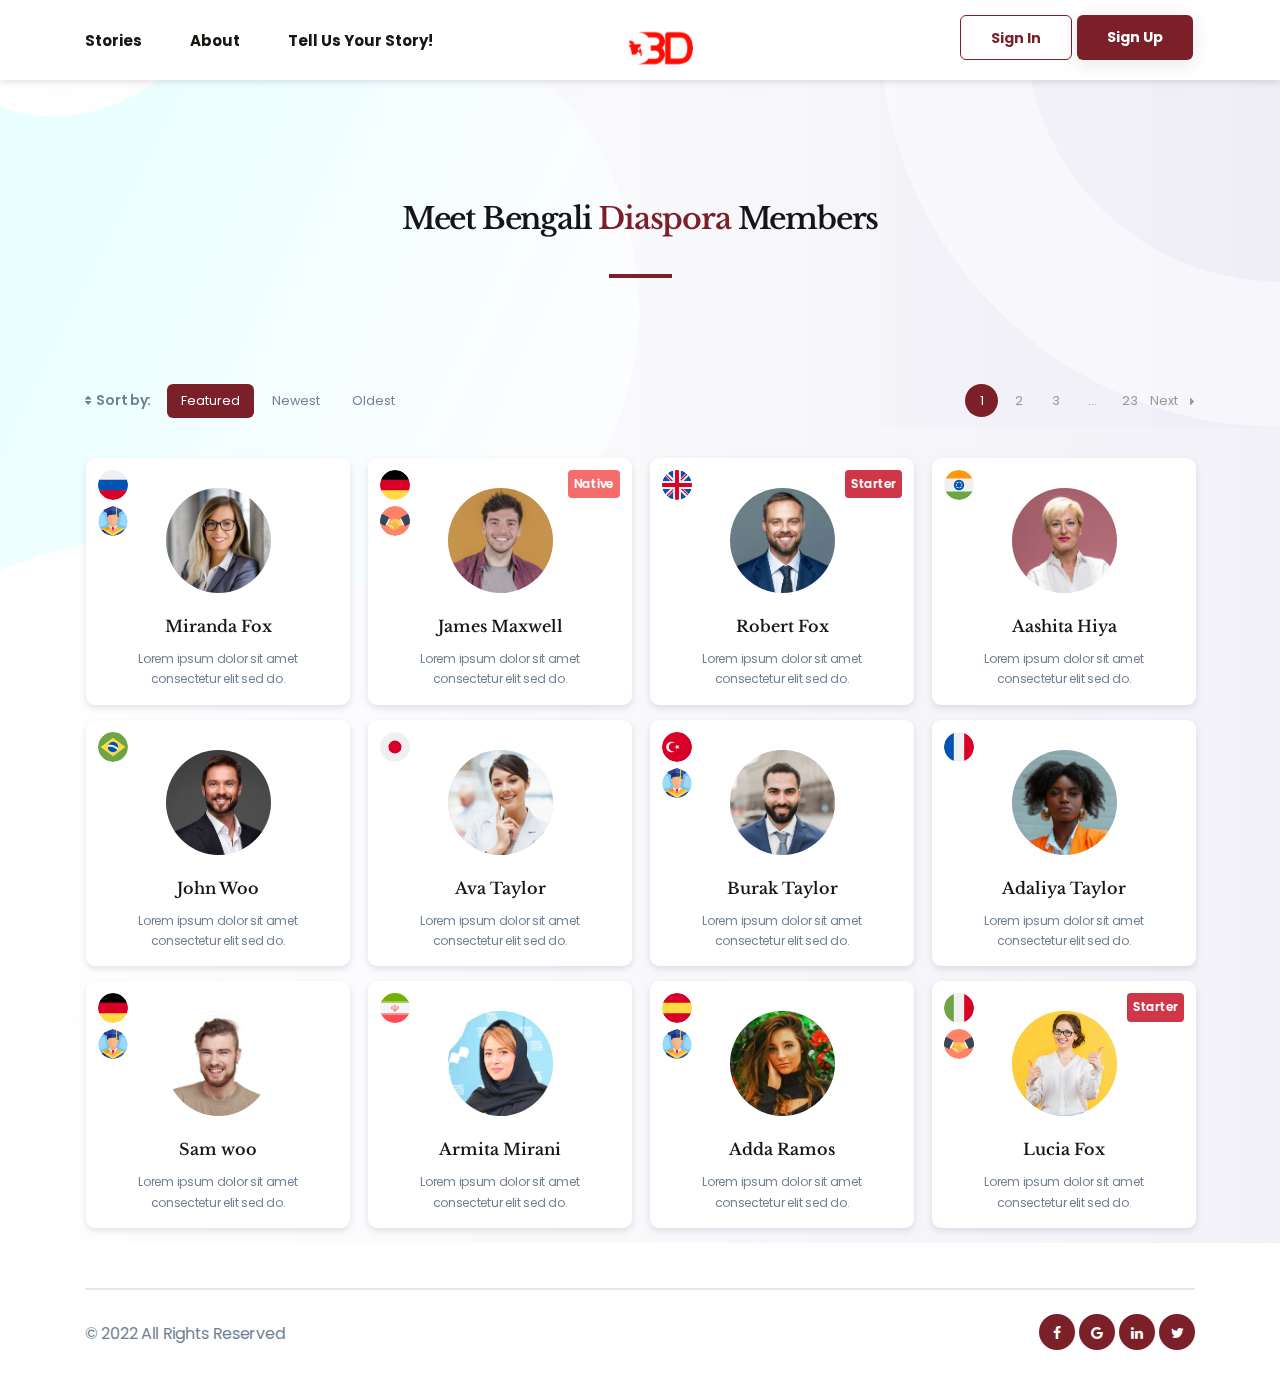
==== diaspora-community.html @ 8984781c "first commit" ====
<!DOCTYPE html>
<html lang="en" dir="ltr">


<!-- Mirrored from demo.Bengali Diaspora.com/Bengali Diaspora/page-about.html by HTTrack Website Copier/3.x [XR&CO'2014], Wed, 05 Jan 2022 09:52:39 GMT -->
<head>
    <title>Bengali Diaspora</title>
    <meta charset="UTF-8" />
    <meta name="keywords" content="" />
    <meta name="description" content="" />
    <meta name="theme-color" content="#ffffff">
    <meta name="msapplication-TileColor" content="#9f00a7">
    <meta name="viewport" content="width=device-width, initial-scale=1.0" />
    <!--
    ========================================================================
    
    ~~~~~~~~~~~~~~~~~~~~~~~~~~~~~~~~~~~~~~~~~~~~~~~~~~~~~~~~~~~~~~~~~~~~~~~~
    Template Name   : Bengali Diaspora - Education HTML Template
    Author          : Bengali Diaspora
    ~~~~~~~~~~~~~~~~~~~~~~~~~~~~~~~~~~~~~~~~~~~~~~~~~~~~~~~~~~~~~~~~~~~~~~~~
    Copyright (c) 2022 - Bengali Diaspora
    ========================================================================
    -->
    <link rel="shortcut icon" href="favicon.ico" />
    <link rel="stylesheet" href="https://fonts.googleapis.com/css?family=Poppins:100,300,500,600,700,900&amp;display=swap">
    <link rel="stylesheet" href="assets/css/plugins.min.css" />
    <link rel="stylesheet" href="assets/css/styles.css" />
</head>

<body>
    <!-- Loading -->
    <div id="preloader" class="preloader">
        <div class="preloader-inner">
            <div class="preloader-6">
                <div></div>
                <div></div>
                <div></div>
                <div></div>
                <div></div>
                <div></div>
                <div></div>
                <div></div>
            </div>
        </div>
    </div>
    <!-- / -->
    <!--Overlay-->
    <span class="mega-menu-overlay"></span>
    <!--/-->
    <!--Header-->
    <header class="app-header app-header-1 boxed">
        <div class="container">
            <div class="header-wrap">
                <button class="button button-menu button-open-sidenav">
                    <span></span>
                </button>
                <div class="header-menu">
    <ul>
        <li class="has-menu" data-megamenu-link="mega-menu-1">
            <div class="mega-menu-link">
                <span class="title">Stories</span>
                <span class="icon fa fa-angle-left"></span>
            </div>
            <div data-megamenu-id="mega-menu-1" class="mega-menu mega-menu-1">
                <div class="mega-menu-inner">
                    <div>
                        <div class="megamenu-info mb-15">
                            <p class="text-center mb-30">Lorem, ipsum dolor sit amet consectetur adipisicing elit.</p>
                        </div>
                        <div class="row row-lg-5 row-xl-5">
                            <div class="col el-flag">
                                <div class="inner">
                                    <a href="">
                                        <img src="assets/images/flags/uk.svg" alt="alt">
                                        <span class="title">English</span>
                                    </a>
                                </div>
                            </div>
                            <div class="col el-flag">
                                <div class="inner">
                                    <a href="">
                                        <img src="assets/images/flags/germany.svg" alt="alt">
                                        <span class="title">Germany</span>
                                    </a>
                                </div>
                            </div>
                            <div class="col el-flag">
                                <div class="inner">
                                    <a href="">
                                        <img src="assets/images/flags/france.svg" alt="alt">
                                        <span class="title">French</span>
                                    </a>
                                </div>
                            </div>
                            <div class="col el-flag">
                                <div class="inner">
                                    <a href="">
                                        <img src="assets/images/flags/italy.svg" alt="alt">
                                        <span class="title">Italian</span>
                                    </a>
                                </div>
                            </div>
                            <div class="col el-flag">
                                <div class="inner">
                                    <a href="">
                                        <img src="assets/images/flags/spain.svg" alt="alt">
                                        <span class="title">Spanish</span>
                                    </a>
                                </div>
                            </div>
                            <div class="col el-flag">
                                <div class="inner">
                                    <a href="">
                                        <img src="assets/images/flags/portugal.svg" alt="alt">
                                        <span class="title">Portuguese</span>
                                    </a>
                                </div>
                            </div>
                            <div class="col el-flag">
                                <div class="inner">
                                    <a href="">
                                        <img src="assets/images/flags/china.svg" alt="alt">
                                        <span class="title">Mandarin</span>
                                    </a>
                                </div>
                            </div>
                            <div class="col el-flag">
                                <div class="inner">
                                    <a href="">
                                        <img src="assets/images/flags/japan.svg" alt="alt">
                                        <span class="title">Japanese</span>
                                    </a>
                                </div>
                            </div>
                            <div class="col el-flag">
                                <div class="inner">
                                    <a href="">
                                        <img src="assets/images/flags/south-korea.svg" alt="alt">
                                        <span class="title">Korean</span>
                                    </a>
                                </div>
                            </div>
                            <div class="col el-flag">
                                <div class="inner">
                                    <a href="">
                                        <img src="assets/images/flags/russia.svg" alt="alt">
                                        <span class="title">Russian</span>
                                    </a>
                                </div>
                            </div>
                            <div class="col el-flag">
                                <div class="inner">
                                    <a href="">
                                        <img src="assets/images/flags/india.svg" alt="alt">
                                        <span class="title">Hindi</span>
                                    </a>
                                </div>
                            </div>
                            <div class="col el-flag">
                                <div class="inner">
                                    <a href="">
                                        <img src="assets/images/flags/arabic.svg" alt="alt">
                                        <span class="title">Arabic</span>
                                    </a>
                                </div>
                            </div>
                            <div class="col el-flag">
                                <div class="inner">
                                    <a href="">
                                        <img src="assets/images/flags/iran.svg" alt="alt">
                                        <span class="title">Persian</span>
                                    </a>
                                </div>
                            </div>
                            <div class="col el-flag">
                                <div class="inner">
                                    <a href="">
                                        <img src="assets/images/flags/turkey.svg" alt="alt">
                                        <span class="title">Turkish</span>
                                    </a>
                                </div>
                            </div>
                            <div class="col el-flag">
                                <div class="inner">
                                    <a href="">
                                        <img src="assets/images/flags/iran.svg" alt="alt">
                                        <span class="title">Kurdish</span>
                                    </a>
                                </div>
                            </div>
                            <div class="col el-flag">
                                <div class="inner">
                                    <a href="">
                                        <img src="assets/images/flags/vietnam.svg" alt="alt">
                                        <span class="title">Vietnamese</span>
                                    </a>
                                </div>
                            </div>
                            <div class="col el-flag">
                                <div class="inner">
                                    <a href="">
                                        <img src="assets/images/flags/india.svg" alt="alt">
                                        <span class="title">Urdu</span>
                                    </a>
                                </div>
                            </div>
                            <div class="col el-flag">
                                <div class="inner">
                                    <a href="">
                                        <img src="assets/images/flags/poland.svg" alt="alt">
                                        <span class="title">Polish</span>
                                    </a>
                                </div>
                            </div>
                            <div class="col el-flag">
                                <div class="inner">
                                    <a href="">
                                        <img src="assets/images/flags/israel.svg" alt="alt">
                                        <span class="title">Hebrew</span>
                                    </a>
                                </div>
                            </div>
                            <div class="col el-flag">
                                <div class="inner">
                                    <a href="">
                                        <img src="assets/images/flags/bangladesh.svg" alt="alt">
                                        <span class="title">Bengali</span>
                                    </a>
                                </div>
                            </div>
                        </div>
                    </div>
                </div>
            </div>
        </li>
        <li>
            <a href="about-us.html">
            <span class="text">About</span>
            <span class="icon fa fa-angle-left"></span>
            </a>
        </li>
        <li>
            <a href="story.html">
                <span class="text">Tell Us Your Story!</span>
                <span class="icon fa fa-angle-left"></span>
            </a>
        </li>
    </ul>
</div>
                <div class="header-logo">
                    <a href="index.html" class="primary-logo">
                        <span class="text-1">
                            <img src="assets/images/logo.png" alt="">
                        </span>
                
                    </a>
                </div>
                <div class="header-links">
                    <a href="" class="button button-md button-light button-line-primary">
                        <span class="title">Sign In</span>
                    </a>
                    <a href="" class="button button-md button-primary">
                        <span class="title">Sign Up</span>
                    </a>
                </div>
            </div>
        </div>
    </header>
    <!--/-->
    <!--Sidenav-->
<div class="app-sidenav app-sidenav-1">
    <div class="sidenav-menu">
        <div class="sidenav-head">
            <img src="assets/images/sidenav.jpg" alt="sidenav banner">
            <button class="button button-close-sidenav"></button>
        </div>
        <div class="sidenav-body">
            <div class="sidenav-body-inner">
                <!-- <div class="sidenav-links">
                    <a href="page-login.html" class="button button-md button-block button-line-primary">
                        <span class="text">Sign In</span>
                    </a>
                    <a href="page-register.html" class="button button-md button-block button-primary">
                        <span class="text">Sign Up</span>
                    </a>
                </div> -->
                <ul>
                    <li>
                        <a href="index.html">
                            <span class="text">Home</span>
                            <span class="icon fa fa-angle-right"></span>
                        </a>
                    </li>
                   
                    <li class="has-menu">
                        <a href="#">
                            <span class="text">Stories</span>
                            <span class="icon fa fa-angle-right"></span>
                        </a>
                        <div class="mega-menu">
                            <ul>
                                <li class="el-flag">
                                    <div class="inner">
                                        <a href="">
                                            <img src="assets/images/flags/uk.svg" alt="alt" />
                                            <h3>English</h3>
                                        </a>
                                    </div>
                                </li>
                                <li class="el-flag">
                                    <div class="inner">
                                        <a href="">
                                            <img src="assets/images/flags/germany.svg" alt="alt" />
                                            <h3>German</h3>
                                        </a>
                                    </div>
                                </li>
                                <li class="el-flag">
                                    <div class="inner">
                                        <a href="">
                                            <img src="assets/images/flags/france.svg" alt="alt" />
                                            <h3>French</h3>
                                        </a>
                                    </div>
                                </li>
                                <li class="el-flag">
                                    <div class="inner">
                                        <a href="">
                                            <img src="assets/images/flags/italy.svg" alt="alt" />
                                            <h3>Italian</h3>
                                        </a>
                                    </div>
                                </li>
                                <li class="el-flag">
                                    <div class="inner">
                                        <a href="">
                                            <img src="assets/images/flags/china.svg" alt="alt" />
                                            <h3>Chinese</h3>
                                        </a>
                                    </div>
                                </li>
                                <li class="el-flag">
                                    <div class="inner">
                                        <a href="">
                                            <img src="assets/images/flags/japan.svg" alt="alt" />
                                            <h3>Japanese</h3>
                                        </a>
                                    </div>
                                </li>
                                <li class="el-flag">
                                    <div class="inner">
                                        <a href="">
                                            <img src="assets/images/flags/south-korea.svg" alt="alt" />
                                            <h3>Korean</h3>
                                        </a>
                                    </div>
                                </li>
                                <li class="el-flag">
                                    <div class="inner">
                                        <a href="">
                                            <img src="assets/images/flags/russia.svg" alt="alt" />
                                            <h3>Russian</h3>
                                        </a>
                                    </div>
                                </li>
                                <li class="el-flag">
                                    <div class="inner">
                                        <a href="">
                                            <img src="assets/images/flags/arabic.svg" alt="alt" />
                                            <h3>Arabic</h3>
                                        </a>
                                    </div>
                                </li>
                                <li class="el-flag">
                                    <div class="inner">
                                        <a href="">
                                            <img src="assets/images/flags/turkey.svg" alt="alt" />
                                            <h3>Turkish</h3>
                                        </a>
                                    </div>
                                </li>
                                <li class="el-flag">
                                    <div class="inner">
                                        <a href="">
                                            <img src="assets/images/flags/iran.svg" alt="alt" />
                                            <h3>Persian</h3>
                                        </a>
                                    </div>
                                </li>
                                <li class="el-flag">
                                    <div class="inner">
                                        <a href="">
                                            <img src="assets/images/flags/spain.svg" alt="alt" />
                                            <h3>Spanish</h3>
                                        </a>
                                    </div>
                                </li>
                            </ul>
                        </div>
                    </li>
                    <li>
                        <a href="about-us.html">
                            <span class="text">About</span>
                            <span class="icon fa fa-angle-right"></span>
                        </a>
                    </li>
                    <li>
                        <a href="story.html">
                            <span class="text">Tell Us Your Story!</span>
                            <span class="icon fa fa-angle-right"></span>
                        </a>
                    </li>
                   
                   
                </ul>
            </div>
        </div>
    </div>
    <span class="sidenav-close"></span>
</div>
<!--/-->
    <!--Wrapper-->
    <div class="app-wrapper">
        <div class="page page-teachers">
            <!--Teachers-->
            <section class="section section-teachers section-teachers-list section-teachers-list-1">
                <figure class="section-shape shape-2">
                    <img src="assets/images/shapes/2.svg" alt="Image Description" />
                </figure>
                <figure class="section-shape shape-3">
                    <img src="assets/images/shapes/3.svg" alt="Image Description" />
                </figure>
                <div class="display-spacing display-spacing-double">
                    <div class="container">
                        <header class="el-heading center">
                            <h2>Meet Bengali <span class="text-primary">Diaspora</span> Members</h2>
                            <!-- <h3>Lorem ipsum dolor sit amet, consectetur adipisicing elit, sed do eiusmod tempor.</h3> -->
                            <div class="divider divider-line"></div>
                        </header>
                        <div class="mb-30">
                            <div class="section-navbar">
                                <div class="row">
                                    <div class="col-12 col-sm-12 col-md-6">
                                        <div class="el-sortination">
                                            <p>
                                                <span class="fa fa-sort"></span>
                                                <span class="title">Sort by:</span>
                                            </p>
                                            <ul>
                                                <li class="active">Featured</li>
                                                <li>Newest</li>
                                                <li>Oldest</li>
                                            </ul>
                                        </div>
                                    </div>
                                    <div class="col-12 col-sm-12 col-md-6">
                                        <ul class="el-pagination">
                                            <li class="active"><span>1</span></li>
                                            <li><span>2</span></li>
                                            <li><span>3</span></li>
                                            <li>...</li>
                                            <li><span>23</span></li>
                                            <li><span>Next</span><span class="fa fa-caret-right"></span></li>
                                        </ul>
                                    </div>
                                </div>
                            </div>
                        </div>
                        <div class="cards">
                            <div class="row row-sm">
                                <!--Item-->
                                <div class="col-sm-6 col-md-4 col-lg-4 col-xl-3">
                                    <div class="card el-card">
                                        <a href="">
                                            <div class="inner">
                                                <div class="avatar">
                                                    <img src="assets/images/people/1.jpg" alt="alt" />
                                                </div>
                                                <div class="details">
                                                    <h3>Miranda Fox</h3>
                                                    <p>Lorem ipsum dolor sit amet consectetur elit sed do.</p>
                                                </div>
                                                
                                                <ul class="icons icons-left">
                                                    <li>
                                                        <div class="icon-lang">
                                                            <img src="assets/images/flags/russia.svg" alt="Lang" />
                                                        </div>
                                                    </li>
                                                    <li>
                                                        <div class="icon-lang">
                                                            <img src="assets/images/icons/graduation.svg" alt="Is experienced" />
                                                        </div>
                                                    </li>
                                                </ul>
                                            </div>
                                        </a>
                                    </div>
                                </div>
                                <!--Item-->
                                <div class="col-sm-6 col-md-4 col-lg-4 col-xl-3">
                                    <div class="card el-card">
                                        <a href="">
                                            <div class="inner">
                                                <div class="avatar">
                                                    <img src="assets/images/people/2.jpg" alt="alt" />
                                                </div>
                                                <div class="details">
                                                    <h3>James Maxwell</h3>
                                                    <p>Lorem ipsum dolor sit amet consectetur elit sed do.</p>
                                                </div>
                                                
                                                <ul class="icons icons-left">
                                                    <li>
                                                        <div class="icon-lang">
                                                            <img src="assets/images/flags/germany.svg" alt="Lang" />
                                                        </div>
                                                    </li>
                                                    <li>
                                                        <div class="icon-lang">
                                                            <img src="assets/images/icons/language-exhange.svg" alt="language exhange" />
                                                        </div>
                                                    </li>
                                                </ul>
                                                <ul class="icons icons-right">
                                                    <li>
                                                        <p class="icon-status bg-danger">
                                                            <span>Native</span>
                                                        </p>
                                                    </li>
                                                </ul>
                                            </div>
                                        </a>
                                    </div>
                                </div>
                                <!--Item-->
                                <div class="col-sm-6 col-md-4 col-lg-4 col-xl-3">
                                    <div class="card el-card">
                                        <a href="">
                                            <div class="inner">
                                                <div class="avatar">
                                                    <img src="assets/images/people/3.jpg" alt="alt" />
                                                </div>
                                                <div class="details">
                                                    <h3>Robert Fox</h3>
                                                    <p>Lorem ipsum dolor sit amet consectetur elit sed do.</p>
                                                </div>
                                                
                                                <ul class="icons icons-left">
                                                    <li>
                                                        <div class="icon-lang">
                                                            <img src="assets/images/flags/uk.svg" alt="Lang" />
                                                        </div>
                                                    </li>
                                                </ul>
                                                <ul class="icons icons-right">
                                                    <li>
                                                        <p class="icon-status bg-secondary">
                                                            <span>Starter</span>
                                                        </p>
                                                    </li>
                                                </ul>
                                            </div>
                                        </a>
                                    </div>
                                </div>
                                <!--Item-->
                                <div class="col-sm-6 col-md-4 col-lg-4 col-xl-3">
                                    <div class="card el-card">
                                        <a href="">
                                            <div class="inner">
                                                <div class="avatar">
                                                    <img src="assets/images/people/4.jpg" alt="alt" />
                                                </div>
                                                <div class="details">
                                                    <h3>Aashita Hiya</h3>
                                                    <p>Lorem ipsum dolor sit amet consectetur elit sed do.</p>
                                                </div>
                                                
                                                <ul class="icons icons-left">
                                                    <li>
                                                        <div class="icon-lang">
                                                            <img src="assets/images/flags/india.svg" alt="Lang" />
                                                        </div>
                                                    </li>
                                                </ul>
                                            </div>
                                        </a>
                                    </div>
                                </div>
                                <!--Item-->
                                <div class="col-sm-6 col-md-4 col-lg-4 col-xl-3">
                                    <div class="card el-card">
                                        <a href="">
                                            <div class="inner">
                                                <div class="avatar">
                                                    <img src="assets/images/people/5.jpg" alt="alt" />
                                                </div>
                                                <div class="details">
                                                    <h3>John Woo</h3>
                                                    <p>Lorem ipsum dolor sit amet consectetur elit sed do.</p>
                                                </div>
                                                
                                                <ul class="icons icons-left">
                                                    <li>
                                                        <div class="icon-lang">
                                                            <img src="assets/images/flags/portugal.svg" alt="Lang" />
                                                        </div>
                                                    </li>
                                                </ul>
                                            </div>
                                        </a>
                                    </div>
                                </div>
                                <!--Item-->
                                <div class="col-sm-6 col-md-4 col-lg-4 col-xl-3">
                                    <div class="card el-card">
                                        <a href="">
                                            <div class="inner">
                                                <div class="avatar">
                                                    <img src="assets/images/people/6.jpg" alt="alt" />
                                                </div>
                                                <div class="details">
                                                    <h3>Ava Taylor</h3>
                                                    <p>Lorem ipsum dolor sit amet consectetur elit sed do.</p>
                                                </div>
                                                
                                                <ul class="icons icons-left">
                                                    <li>
                                                        <div class="icon-lang">
                                                            <img src="assets/images/flags/japan.svg" alt="Lang" />
                                                        </div>
                                                    </li>
                                                </ul>
                                            </div>
                                        </a>
                                    </div>
                                </div>
                                <!--Item-->
                                <div class="col-sm-6 col-md-4 col-lg-4 col-xl-3">
                                    <div class="card el-card">
                                        <a href="">
                                            <div class="inner">
                                                <div class="avatar">
                                                    <img src="assets/images/people/7.jpg" alt="alt" />
                                                </div>
                                                <div class="details">
                                                    <h3>Burak Taylor</h3>
                                                    <p>Lorem ipsum dolor sit amet consectetur elit sed do.</p>
                                                </div>
                                                
                                                <ul class="icons icons-left">
                                                    <li>
                                                        <div class="icon-lang">
                                                            <img src="assets/images/flags/turkey.svg" alt="Lang" />
                                                        </div>
                                                    </li>
                                                    <li>
                                                        <div class="icon-lang">
                                                            <img src="assets/images/icons/graduation.svg" alt="Is experienced" />
                                                        </div>
                                                    </li>

                                                </ul>
                                            </div>
                                        </a>
                                    </div>
                                </div>
                                <!--Item-->
                                <div class="col-sm-6 col-md-4 col-lg-4 col-xl-3">
                                    <div class="card el-card">
                                        <a href="">
                                            <div class="inner">
                                                <div class="avatar">
                                                    <img src="assets/images/people/8.jpg" alt="alt" />
                                                </div>
                                                <div class="details">
                                                    <h3>Adaliya Taylor</h3>
                                                    <p>Lorem ipsum dolor sit amet consectetur elit sed do.</p>
                                                </div>
                                                
                                                <ul class="icons icons-left">
                                                    <li>
                                                        <div class="icon-lang">
                                                            <img src="assets/images/flags/france.svg" alt="Lang" />
                                                        </div>
                                                    </li>

                                                </ul>
                                            </div>
                                        </a>
                                    </div>
                                </div>
                                <!--Item-->
                                <div class="col-sm-6 col-md-4 col-lg-4 col-xl-3">
                                    <div class="card el-card">
                                        <a href="">
                                            <div class="inner">
                                                <div class="avatar">
                                                    <img src="assets/images/people/9.jpg" alt="alt" />
                                                </div>
                                                <div class="details">
                                                    <h3>Sam woo</h3>
                                                    <p>Lorem ipsum dolor sit amet consectetur elit sed do.</p>
                                                </div>
                                                
                                                <ul class="icons icons-left">
                                                    <li>
                                                        <div class="icon-lang">
                                                            <img src="assets/images/flags/germany.svg" alt="Lang" />
                                                        </div>
                                                    </li>
                                                    <li>
                                                        <div class="icon-lang">
                                                            <img src="assets/images/icons/graduation.svg" alt="Is experienced" />
                                                        </div>
                                                    </li>
                                                </ul>
                                            </div>
                                        </a>
                                    </div>
                                </div>
                                <!--Item-->
                                <div class="col-sm-6 col-md-4 col-lg-4 col-xl-3">
                                    <div class="card el-card">
                                        <a href="">
                                            <div class="inner">
                                                <div class="avatar">
                                                    <img src="assets/images/people/10.jpg" alt="alt" />
                                                </div>
                                                <div class="details">
                                                    <h3>Armita Mirani</h3>
                                                    <p>Lorem ipsum dolor sit amet consectetur elit sed do.</p>
                                                </div>
                                                
                                                <ul class="icons icons-left">
                                                    <li>
                                                        <div class="icon-lang">
                                                            <img src="assets/images/flags/iran.svg" alt="Lang" />
                                                        </div>
                                                    </li>

                                                </ul>
                                            </div>
                                        </a>
                                    </div>
                                </div>
                                <!--Item-->
                                <div class="col-sm-6 col-md-4 col-lg-4 col-xl-3">
                                    <div class="card el-card">
                                        <a href="">
                                            <div class="inner">
                                                <div class="avatar">
                                                    <img src="assets/images/people/11.jpg" alt="alt" />
                                                </div>
                                                <div class="details">
                                                    <h3>Adda Ramos</h3>
                                                    <p>Lorem ipsum dolor sit amet consectetur elit sed do.</p>
                                                </div>
                                                
                                                <ul class="icons icons-left">
                                                    <li>
                                                        <div class="icon-lang">
                                                            <img src="assets/images/flags/spain.svg" alt="Lang" />
                                                        </div>
                                                    </li>
                                                    <li>
                                                        <div class="icon-lang">
                                                            <img src="assets/images/icons/graduation.svg" alt="Is experienced" />
                                                        </div>
                                                    </li>
                                                </ul>
                                            </div>
                                        </a>
                                    </div>
                                </div>
                                <!--Item-->
                                <div class="col-sm-6 col-md-4 col-lg-4 col-xl-3">
                                    <div class="card el-card">
                                        <a href="">
                                            <div class="inner">
                                                <div class="avatar">
                                                    <img src="assets/images/people/12.jpg" alt="alt" />
                                                </div>
                                                <div class="details">
                                                    <h3>Lucia Fox</h3>
                                                    <p>Lorem ipsum dolor sit amet consectetur elit sed do.</p>
                                                </div>
                                                
                                                <ul class="icons icons-left">
                                                    <li>
                                                        <div class="icon-lang">
                                                            <img src="assets/images/flags/italy.svg" alt="Lang" />
                                                        </div>
                                                    </li>
                                                    <li>
                                                        <div class="icon-lang">
                                                            <img src="assets/images/icons/language-exhange.svg" alt="language exhange" />
                                                        </div>
                                                    </li>
                                                </ul>
                                                <ul class="icons icons-right">
                                                    <li>
                                                        <p class="icon-status bg-secondary">
                                                            <span>Starter</span>
                                                        </p>
                                                    </li>
                                                </ul>
                                            </div>
                                        </a>
                                    </div>
                                </div>
                                <!--Item-->
                            </div>
                        </div>
                    </div>
                </div>
            </section>
            <!--/-->
        </div>
        <!--Footer-->
        <footer class="section app-footer app-footer-2">
           
            <div class="footer-copyright">
                <div class="container">
                    <span class="footer-line"></span>
                    <div class="row">
                        <div class="col-md-8">
                            <p>© 2022 All Rights Reserved</p>
                        </div>
                        <div class="col-md-4">
                            <ul class="el-social-links">
                                <li>
                                    <a href="#">
                                        <span class="fa fa-facebook"></span>
                                    </a>
                                </li>
                                <li>
                                    <a href="#">
                                        <span class="fa fa-google"></span>
                                    </a>
                                </li>
                                <li>
                                    <a href="#">
                                        <span class="fa fa-linkedin"></span>
                                    </a>
                                </li>
                                <li>
                                    <a href="#">
                                        <span class="fa fa-twitter"></span>
                                    </a>
                                </li>
                            </ul>
                        </div>
                    </div>
                </div>
            </div>
        </footer>
    </div>
    <script src="assets/js/jquery.min.js"></script>
    <script src="assets/js/plugins.min.js"></script>
    <script src="assets/js/main-scripts.js"></script>
</body>

<!-- Mirrored from demo.Bengali Diaspora.com/Bengali Diaspora/page-about.html by HTTrack Website Copier/3.x [XR&CO'2014], Wed, 05 Jan 2022 09:52:39 GMT -->
</html>
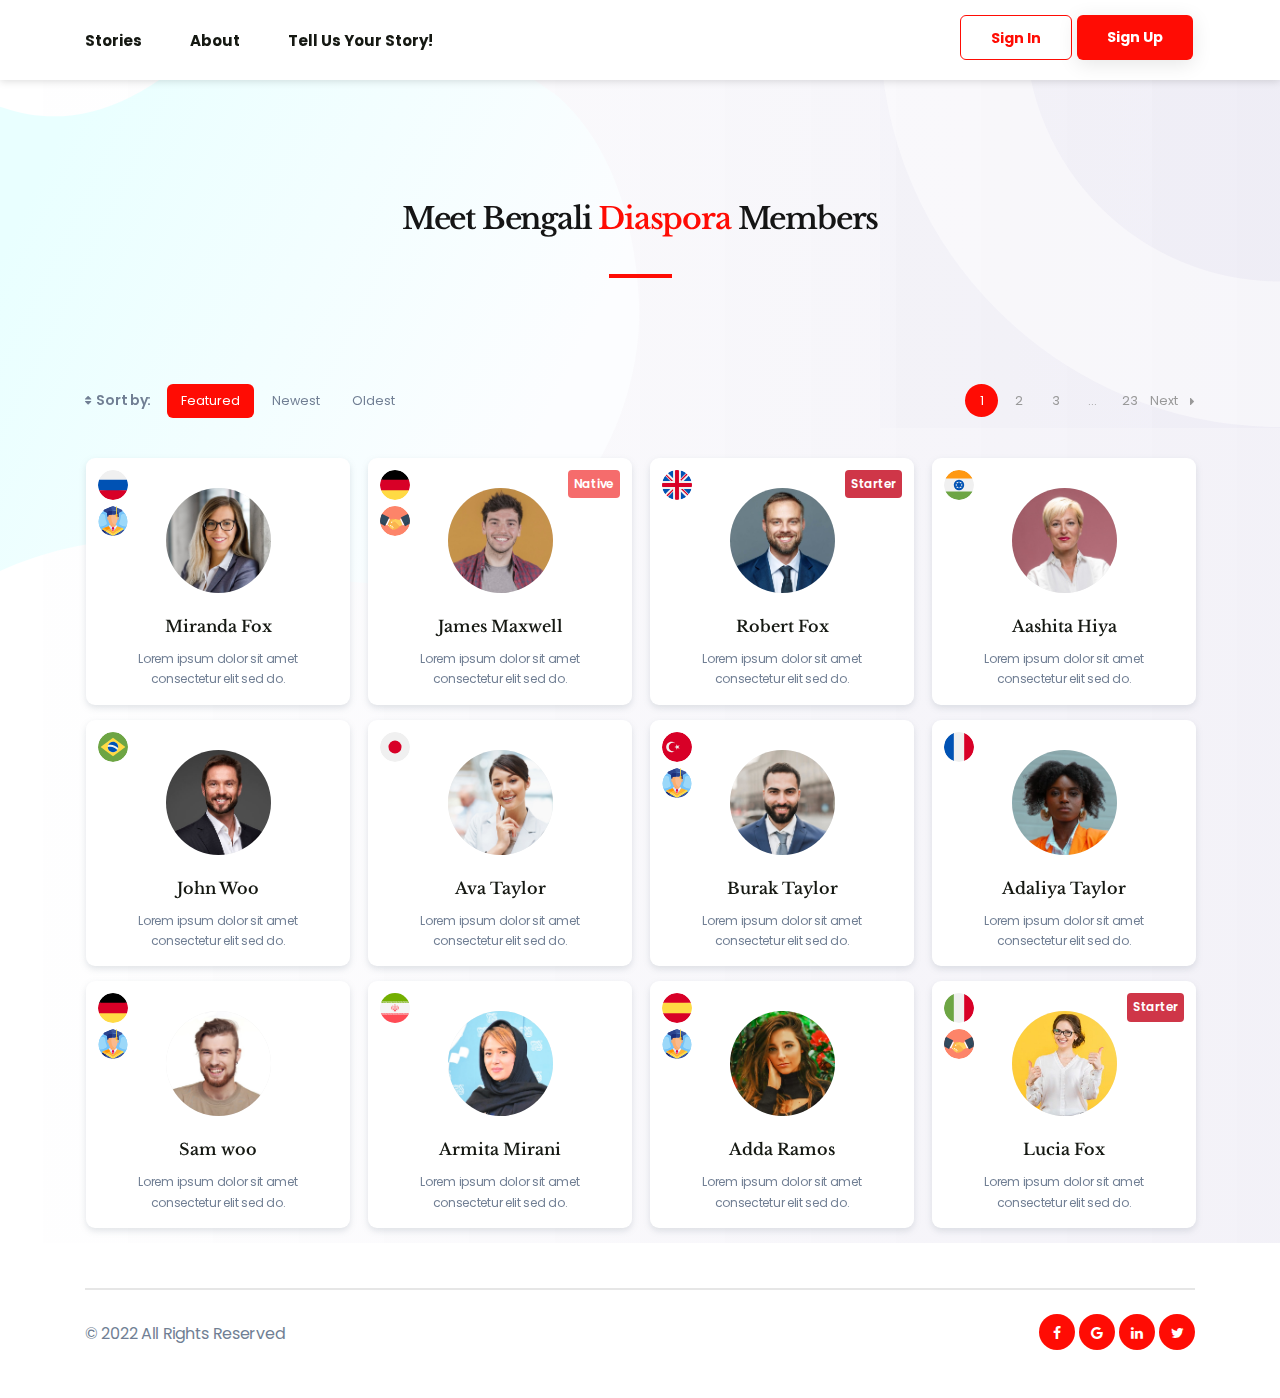
==== commit f786fba0: "Update diaspora-community.html" ====
--- a/diaspora-community.html
+++ b/diaspora-community.html
@@ -28,22 +28,7 @@
 </head>
 
 <body>
-    <!-- Loading -->
-    <div id="preloader" class="preloader">
-        <div class="preloader-inner">
-            <div class="preloader-6">
-                <div></div>
-                <div></div>
-                <div></div>
-                <div></div>
-                <div></div>
-                <div></div>
-                <div></div>
-                <div></div>
-            </div>
-        </div>
-    </div>
-    <!-- / -->
+   
     <!--Overlay-->
     <span class="mega-menu-overlay"></span>
     <!--/-->
@@ -250,7 +235,7 @@
                 <div class="header-logo">
                     <a href="index.html" class="primary-logo">
                         <span class="text-1">
-                            <img src="assets/images/logo.png" alt="">
+                            <img src="assets/images/logo-r.png" alt="">
                         </span>
                 
                     </a>
@@ -863,4 +848,4 @@
 </body>
 
 <!-- Mirrored from demo.Bengali Diaspora.com/Bengali Diaspora/page-about.html by HTTrack Website Copier/3.x [XR&CO'2014], Wed, 05 Jan 2022 09:52:39 GMT -->
-</html>+</html>
--- a/assets/css/styles.css
+++ b/assets/css/styles.css
@@ -107,7 +107,7 @@
   --primary: #239df0;
   --primary: #f6931c;
   /* --primary: darkslateblue; */
-  --primary: #7b1f29;
+  --primary: #FF0C04;
   --primary-1: darkred;
   /* --primary: #5b70f9;
   --primary-1: #384cce; */
@@ -163,7 +163,7 @@
 :root.skin-4 {
   --base-0: #0e262b;
   --base-1: #f1f1f1;
-  --primary: #7b1f29;
+  --primary: #FF0C04;
   --primary-1: darkred;
 }
 
@@ -226,7 +226,7 @@
 :root.skin-12 {
   --base-0: #0e262b;
   --base-1: #ffffff;
-  --primary: #7b1f29;
+  --primary: #FF0C04;
   --primary-1: darkred;
 }
 
@@ -1809,8 +1809,8 @@
 }
 
 .bg-gradient-180 {
-  background-image: -webkit-gradient(linear, left top, left bottom, from(var(--primary)), to(var(--secondary)));
-  background-image: linear-gradient(180deg, var(--primary) 0%, var(--secondary) 100%);
+  background-image: -webkit-gradient(linear, left top, left bottom, from(#7b1f29), to(var(--secondary)));
+  background-image: linear-gradient(180deg, #7b1f29 0%, var(--secondary) 100%);
 }
 
 .bg-gradient-225 {
@@ -7623,7 +7623,7 @@
 }
 
 .section-hero.section-hero-5 {
-  background-color: var(--primary);
+  background-color: #7b1f29;;
 }
 
 .section-hero.section-hero-5 .hero-content {
